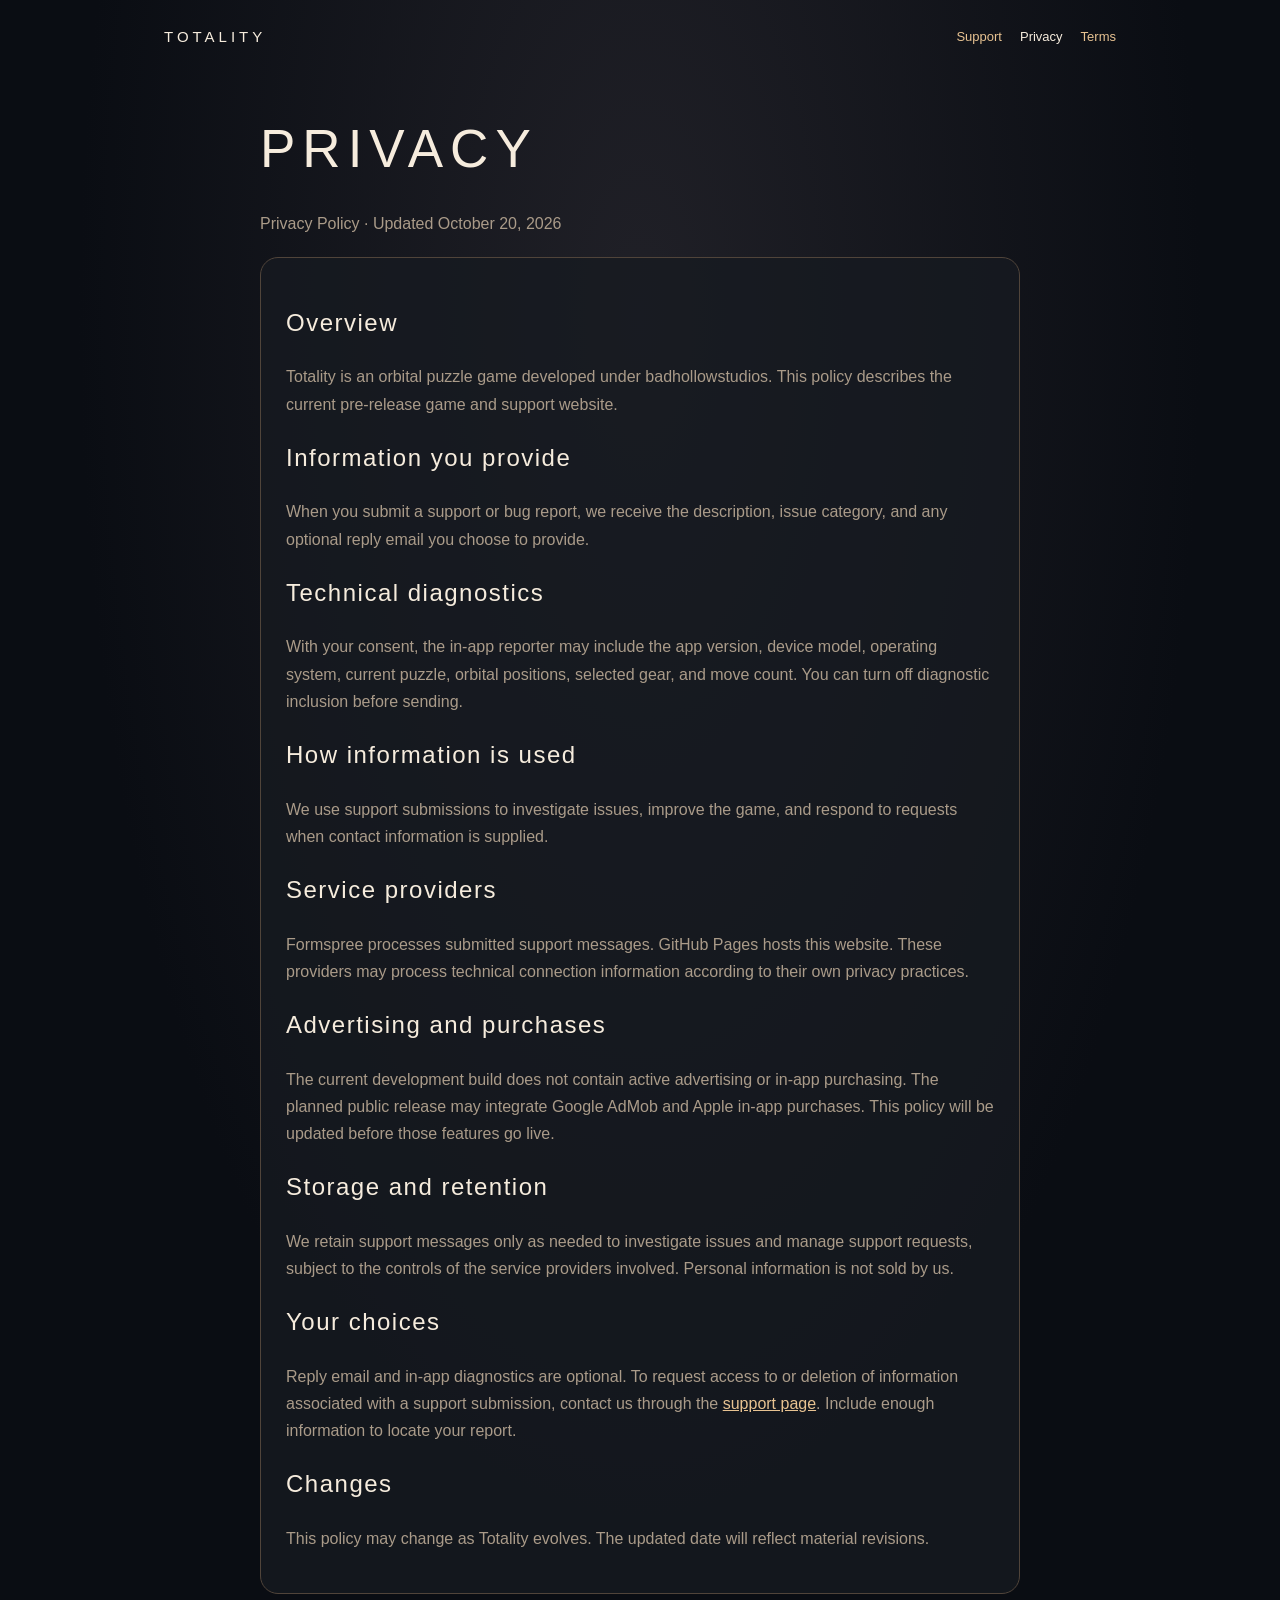
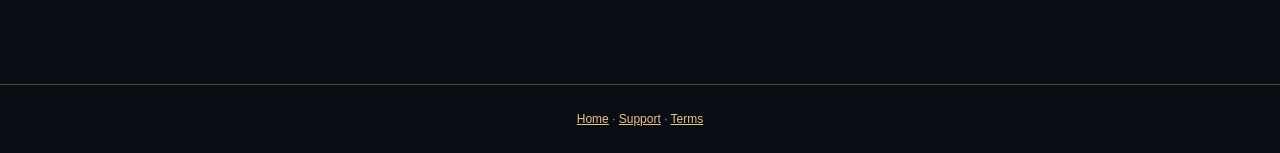
==== privacy.html @ 62eefa5d "checkpoint: launch Totality website" ====
<!doctype html>
<html lang="en">
<head>
  <meta charset="utf-8">
  <meta name="viewport" content="width=device-width, initial-scale=1">
  <meta name="theme-color" content="#0a0d13">
  <title>Privacy Policy — Totality</title>
  <link rel="stylesheet" href="styles.css">
</head>
<body>
  <header class="site-header">
    <a class="brand" href="./">TOTALITY</a>
    <nav aria-label="Main navigation">
      <a href="support.html">Support</a>
      <a href="privacy.html" aria-current="page">Privacy</a>
      <a href="terms.html">Terms</a>
    </nav>
  </header>

  <main>
    <h1>PRIVACY</h1>
    <p>Privacy Policy · Updated October 20, 2026</p>

    <section class="card">
      <h2>Overview</h2>
      <p>
        Totality is an orbital puzzle game developed
        under badhollowstudios. This policy describes
        the current pre-release game and support website.
      </p>

      <h2>Information you provide</h2>
      <p>
        When you submit a support or bug report, we receive
        the description, issue category, and any optional
        reply email you choose to provide.
      </p>

      <h2>Technical diagnostics</h2>
      <p>
        With your consent, the in-app reporter may include
        the app version, device model, operating system,
        current puzzle, orbital positions, selected gear,
        and move count. You can turn off diagnostic
        inclusion before sending.
      </p>

      <h2>How information is used</h2>
      <p>
        We use support submissions to investigate issues,
        improve the game, and respond to requests when
        contact information is supplied.
      </p>

      <h2>Service providers</h2>
      <p>
        Formspree processes submitted support messages.
        GitHub Pages hosts this website. These providers
        may process technical connection information
        according to their own privacy practices.
      </p>

      <h2>Advertising and purchases</h2>
      <p>
        The current development build does not contain
        active advertising or in-app purchasing.
        The planned public release may integrate Google
        AdMob and Apple in-app purchases. This policy
        will be updated before those features go live.
      </p>

      <h2>Storage and retention</h2>
      <p>
        We retain support messages only as needed to
        investigate issues and manage support requests,
        subject to the controls of the service providers
        involved. Personal information is not sold by us.
      </p>

      <h2>Your choices</h2>
      <p>
        Reply email and in-app diagnostics are optional.
        To request access to or deletion of information
        associated with a support submission, contact us
        through the <a href="support.html">support page</a>.
        Include enough information to locate your report.
      </p>

      <h2>Changes</h2>
      <p>
        This policy may change as Totality evolves.
        The updated date will reflect material revisions.
      </p>
    </section>
  </main>

  <footer>
    <a href="./">Home</a> ·
    <a href="support.html">Support</a> ·
    <a href="terms.html">Terms</a>
  </footer>
</body>
</html>
---- styles.css ----
:root {
  color-scheme: dark;
  --background: #0a0d13;
  --surface: #171a21;
  --gold: #e8c392;
  --ivory: #f6ecdd;
  --muted: #aa9b89;
  --border: #50443a;
}

* { box-sizing: border-box; }

body {
  margin: 0;
  min-height: 100vh;
  background: radial-gradient(ellipse at 50% 18%,
    #202027 0%, var(--background) 62%);
  color: var(--ivory);
  font-family: -apple-system, BlinkMacSystemFont,
    "Segoe UI", sans-serif;
  font-weight: 300;
  line-height: 1.7;
}

a { color: var(--gold); }

.site-header {
  max-width: 1000px;
  margin: auto;
  padding: 24px;
  display: flex;
  justify-content: space-between;
  align-items: center;
  gap: 20px;
}

.brand {
  color: var(--ivory);
  text-decoration: none;
  letter-spacing: 4px;
  font-size: 15px;
}

nav { display: flex; flex-wrap: wrap; gap: 18px; }
nav a { text-decoration: none; font-size: 13px; }
nav a:hover, nav a[aria-current="page"] {
  color: var(--ivory);
}

main {
  width: min(100% - 40px, 760px);
  margin: 30px auto 90px;
}

.hero {
  text-align: center;
  padding: 36px 0 55px;
}

.eclipse {
  position: relative;
  width: 260px;
  height: 260px;
  margin: auto;
  display: grid;
  place-items: center;
}

.eclipse::before {
  content: "";
  position: absolute;
  inset: 8px;
  border-radius: 50%;
  background: radial-gradient(circle,
    #e8c39249, #e8c39209 55%, transparent 72%);
}

.sun {
  position: absolute;
  width: 136px;
  height: 136px;
  border-radius: 50%;
  background: radial-gradient(circle at 30% 30%,
    #fff4df, #e8c392 55%, #866247);
  box-shadow: 0 0 45px #d8aa7238;
}

.moon {
  position: absolute;
  width: 135px;
  height: 135px;
  border-radius: 50%;
  background: radial-gradient(circle at 30% 25%,
    #393d46, #161a22 55%, #090c12);
  box-shadow: inset 1px 1px 3px #a7aab026;
  animation: orbit-transit 36s ease-in-out infinite alternate;
}

@keyframes orbit-transit {
  0% { transform: translateX(-150px); }
  50% { transform: translateX(0); }
  100% { transform: translateX(150px); }
}

h1 {
  font-size: clamp(32px, 6vw, 53px);
  letter-spacing: 7px;
  font-weight: 200;
  margin: 0;
}

h2 { font-weight: 300; letter-spacing: 1.5px; }

.subtitle {
  color: var(--gold);
  letter-spacing: 3px;
  font-size: 12px;
}

p, li { color: var(--muted); }

.card {
  background: #171a21c7;
  border: 1px solid var(--border);
  border-radius: 18px;
  padding: 25px;
  margin: 20px 0;
}

.button {
  display: inline-block;
  padding: 13px 24px;
  border-radius: 12px;
  background: var(--gold);
  color: var(--background);
  text-decoration: none;
  font-weight: 600;
  border: 0;
  cursor: pointer;
}

input, select, textarea {
  width: 100%;
  background: #20232b;
  color: var(--ivory);
  border: 1px solid #8d7c68;
  border-radius: 10px;
  padding: 12px;
  font: inherit;
}

label { display: block; margin: 14px 0 6px; }

textarea { min-height: 140px; resize: vertical; }

footer {
  padding: 24px;
  text-align: center;
  border-top: 1px solid var(--border);
  color: var(--muted);
  font-size: 12px;
}

:focus-visible {
  outline: 2px solid var(--gold);
  outline-offset: 4px;
}

@media (max-width: 600px) {
  .site-header { flex-direction: column; }
  main { margin-top: 12px; }
  .hero { padding-top: 8px; }
  .card { padding: 19px; }
}

@media (prefers-reduced-motion: reduce) {
  .moon { animation: none; transform: translateX(42px); }
}
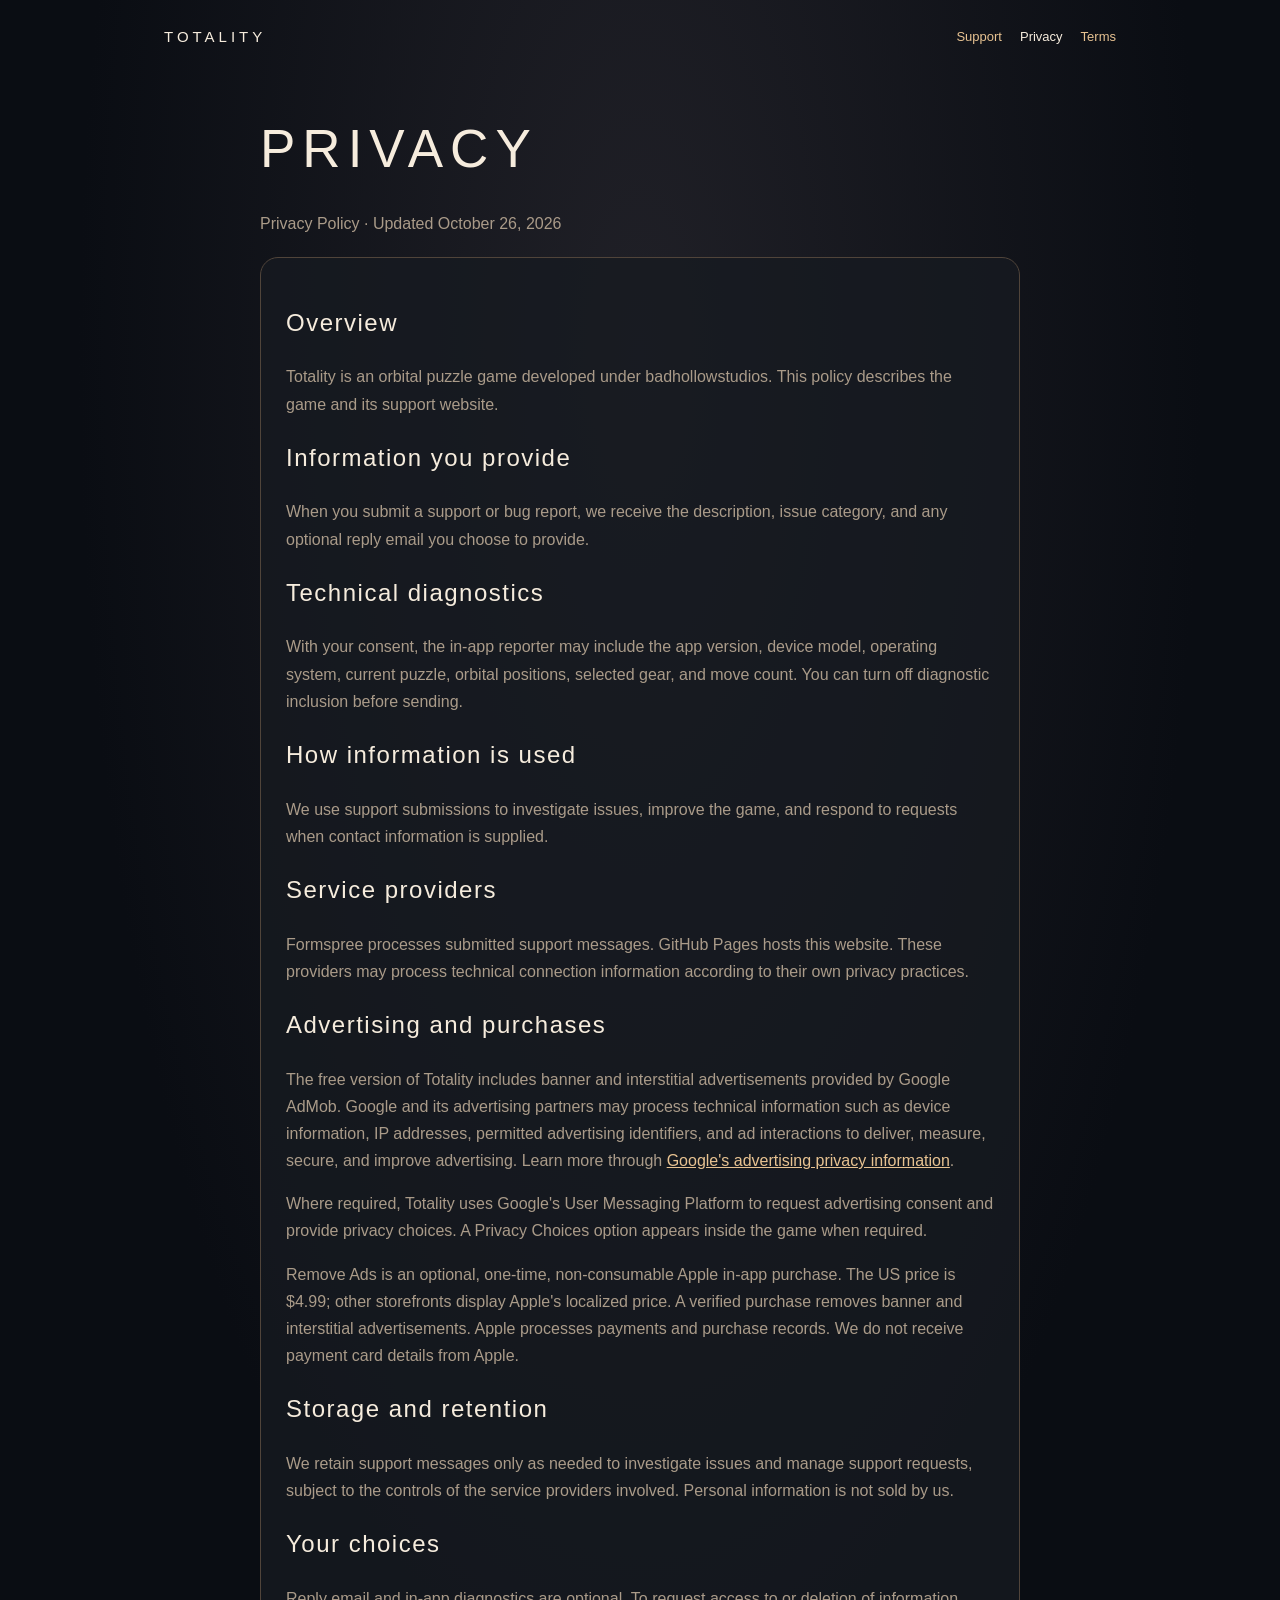
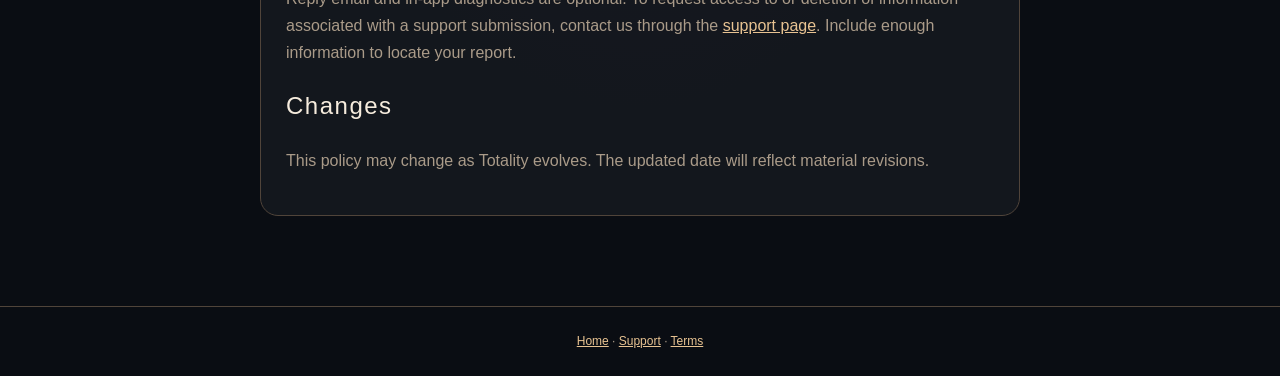
==== commit 1723986c: "Update Totality 1.0 privacy terms and support" ====
--- a/privacy.html
+++ b/privacy.html
@@ -19,14 +19,14 @@
 
   <main>
     <h1>PRIVACY</h1>
-    <p>Privacy Policy · Updated October 20, 2026</p>
+    <p>Privacy Policy · Updated October 26, 2026</p>
 
     <section class="card">
       <h2>Overview</h2>
       <p>
         Totality is an orbital puzzle game developed
         under badhollowstudios. This policy describes
-        the current pre-release game and support website.
+        the game and its support website.
       </p>
 
       <h2>Information you provide</h2>
@@ -62,13 +62,31 @@
 
       <h2>Advertising and purchases</h2>
       <p>
-        The current development build does not contain
-        active advertising or in-app purchasing.
-        The planned public release may integrate Google
-        AdMob and Apple in-app purchases. This policy
-        will be updated before those features go live.
+        The free version of Totality includes banner and
+        interstitial advertisements provided by Google AdMob.
+        Google and its advertising partners may process
+        technical information such as device information,
+        IP addresses, permitted advertising identifiers,
+        and ad interactions to deliver, measure, secure,
+        and improve advertising.
+        Learn more through
+        <a href="https://policies.google.com/technologies/ads">Google's advertising privacy information</a>.
       </p>
-
+      <p>
+        Where required, Totality uses Google's User Messaging
+        Platform to request advertising consent and provide
+        privacy choices. A Privacy Choices option appears
+        inside the game when required.
+      </p>
+      <p>
+        Remove Ads is an optional, one-time, non-consumable
+        Apple in-app purchase. The US price is $4.99;
+        other storefronts display Apple's localized price.
+        A verified purchase removes banner and interstitial
+        advertisements. Apple processes payments and
+        purchase records. We do not receive payment card
+        details from Apple.
+      </p>
       <h2>Storage and retention</h2>
       <p>
         We retain support messages only as needed to
